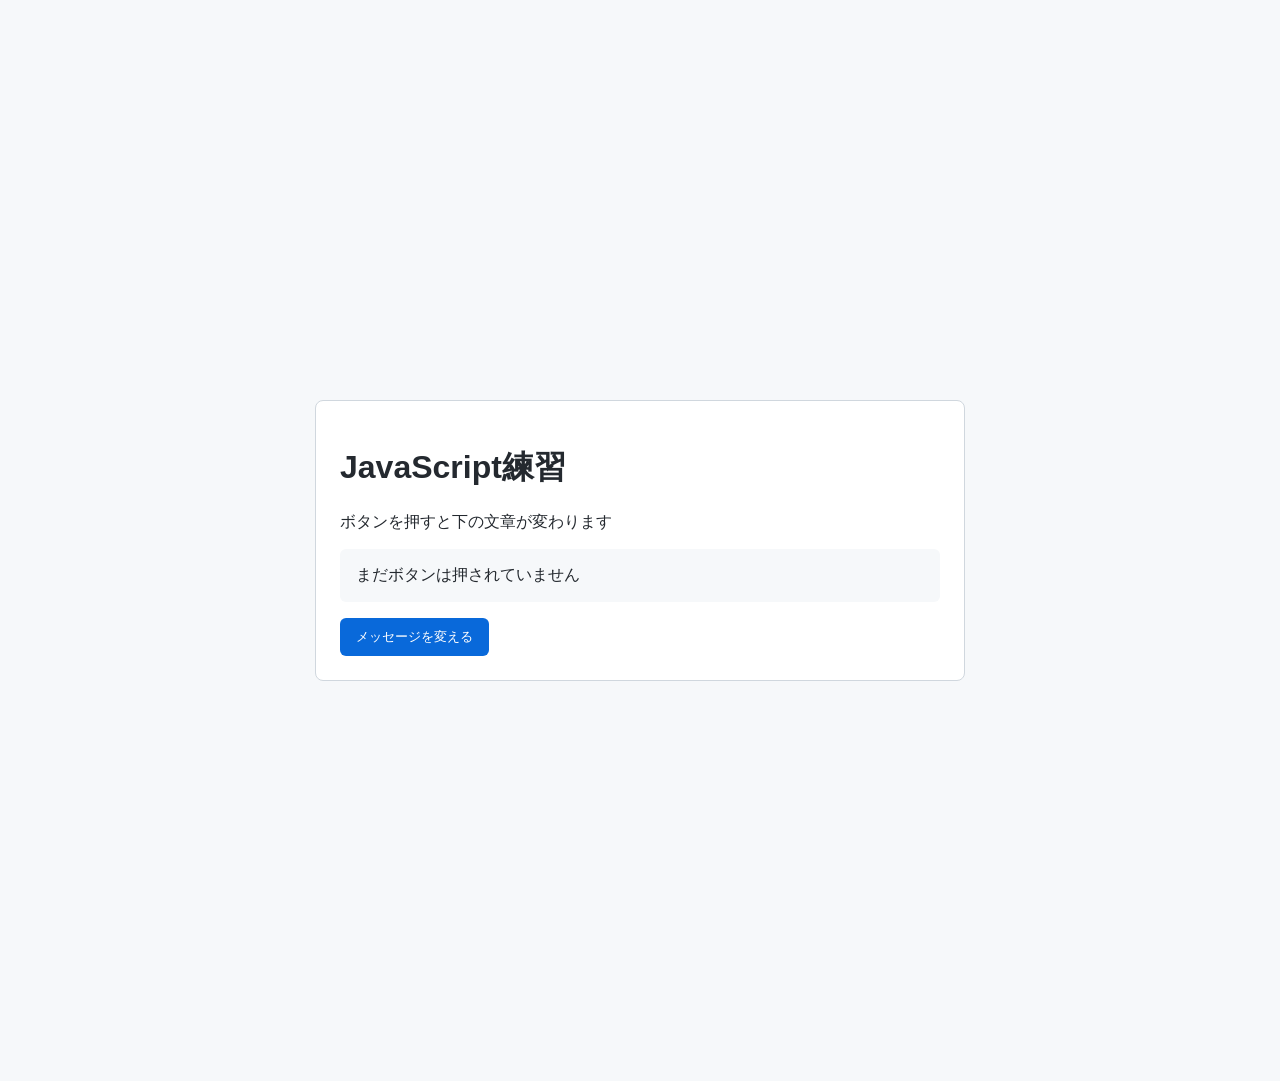
==== week2-javascript/index.html @ f1d517b2 "Add JavaScript day 8 practice" ====
<!DOCTYPE html>
<html lang="jp">
<head>
    <meta charset="UTF-8">
    <meta name="viewport" content="width=device-width, initial-scale=1.0">
    <title>JavaScript練習用</title>
    <link rel="stylesheet" href="style.css">
</head>

<body>
    <main>
        <h1>JavaScript練習</h1>
        <p>ボタンを押すと下の文章が変わります</p>

        <p id="message">まだボタンは押されていません</p>

        <button id="changebutton">メッセージを変える</button>
    </main>

    <script src="script.js"></script>

    


</body>
</html>
---- week2-javascript/style.css ----
body{
    margin: 0;
    font-family: Arial, Helvetica, sans-serif;
    background-color: #f6f8fa;
    color: #24292f;
}

main{
    max-width: 600px;
    margin: 400px auto;
    padding: 24px;
    background-color: white;
    border: 1px solid #d0d7de;
    border-radius: 8px;
}

#message{
    padding: 16px;
    background-color: #f6f8fa;
    border-radius: 6px;
}

button{
    padding: 10px 16px;
    background-color: #0969da;
    color: white;
    border: none;
    border-radius: 6px;
    cursor: pointer;
}

button:hover{
    background-color: #0759ba;
}
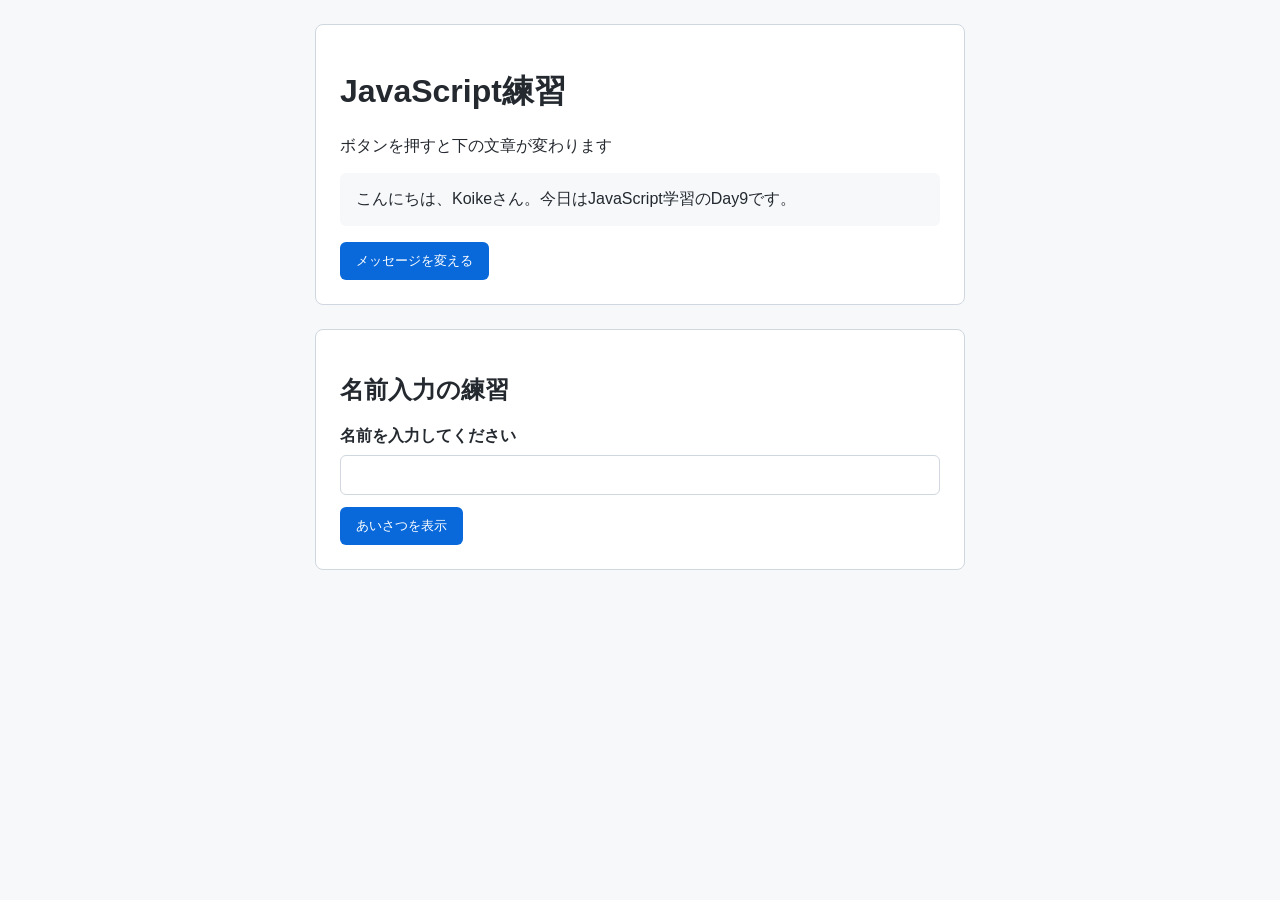
==== commit deb28b14: "Add JavaScript day 10 input practice" ====
--- a/week2-javascript/index.html
+++ b/week2-javascript/index.html
@@ -17,10 +17,20 @@
         <button id="changebutton">メッセージを変える</button>
     </main>
 
-    <script src="script.js"></script>
+    
 
     
 
+    <section>
+        <h2>名前入力の練習</h2>
+
+        <label for="nameInput">名前を入力してください</label>
+        <input id="nameInput" type="text">
+
+        <button id="greetButton">あいさつを表示</button>
+    </section>
+
+<script src="script.js"></script>
 
 </body>
 </html>
--- a/week2-javascript/style.css
+++ b/week2-javascript/style.css
@@ -7,7 +7,7 @@
 
 main{
     max-width: 600px;
-    margin: 400px auto;
+    margin: 24px auto;
     padding: 24px;
     background-color: white;
     border: 1px solid #d0d7de;
@@ -34,4 +34,27 @@
 }
 
 
+section{
+    max-width: 600px;
+    margin: 24px auto;
+    padding: 24px;
+    background-color: white;
+    border: 1px solid #d0d7de;
+    border-radius: 8px;
+}
 
+label{
+    display: block;
+    margin-bottom: 8px;
+    font-weight: bold;
+}
+
+input{
+    width: 100%;
+    box-sizing: border-box;
+    padding: 10px;
+    margin-bottom: 12px;
+    border: 1px solid #d0d7de;
+    border-radius: 6px;
+    font-size: 16px;
+}
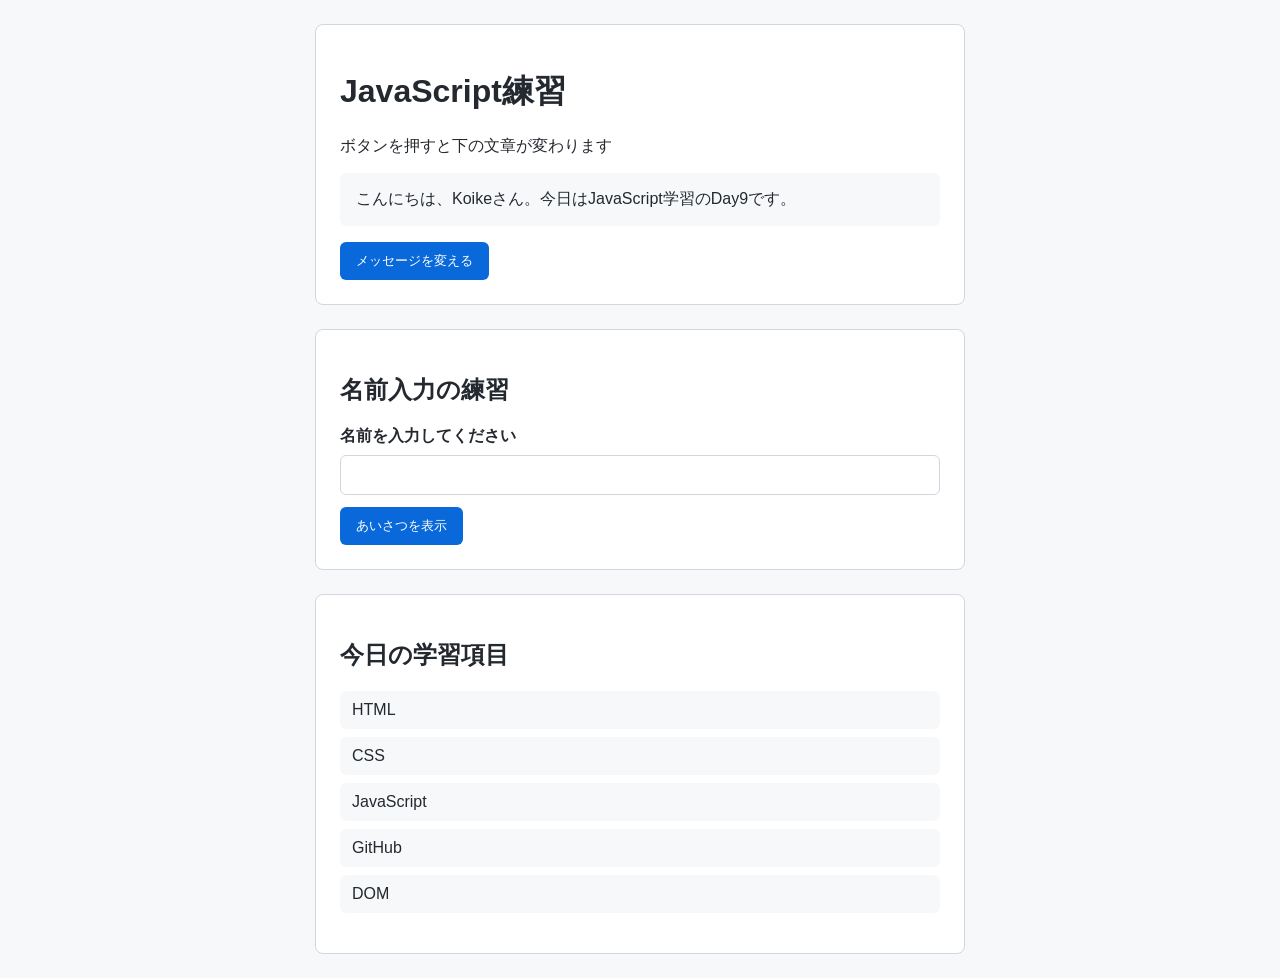
==== commit 78318a5f: "Add JavaScript day 11 aray practice" ====
--- a/week2-javascript/index.html
+++ b/week2-javascript/index.html
@@ -30,6 +30,13 @@
         <button id="greetButton">あいさつを表示</button>
     </section>
 
+    <section>
+        <h2>今日の学習項目</h2>
+        <ul id = "studyList"></ul>
+    </section>
+
+
+
 <script src="script.js"></script>
 
 </body>
--- a/week2-javascript/style.css
+++ b/week2-javascript/style.css
@@ -57,4 +57,16 @@
     border: 1px solid #d0d7de;
     border-radius: 6px;
     font-size: 16px;
-}+}
+
+#studyList{
+    padding-left: 0;
+    list-style-type: none;
+}
+
+#studyList li{
+    padding: 10px 12px;
+    margin-bottom: 8px;
+    background-color: #f6f8fa;
+    border-radius: 6px;
+}
